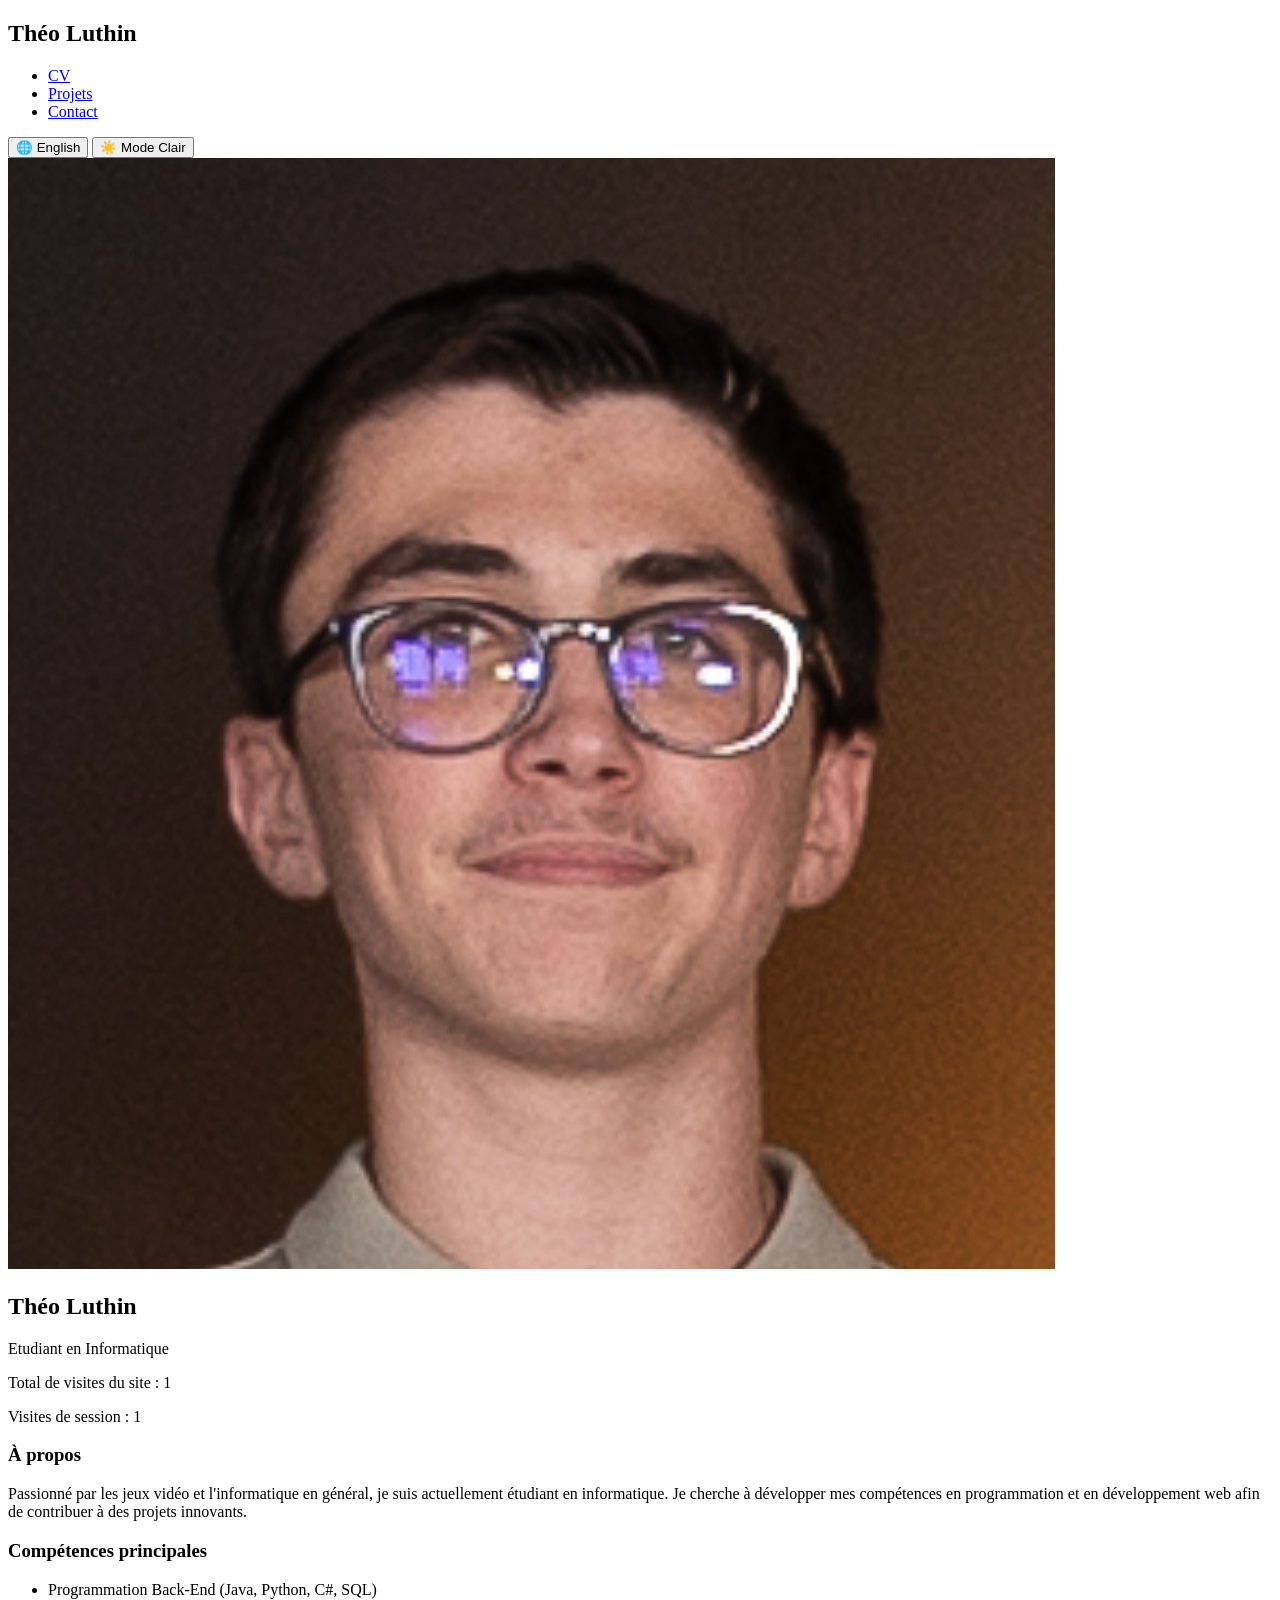
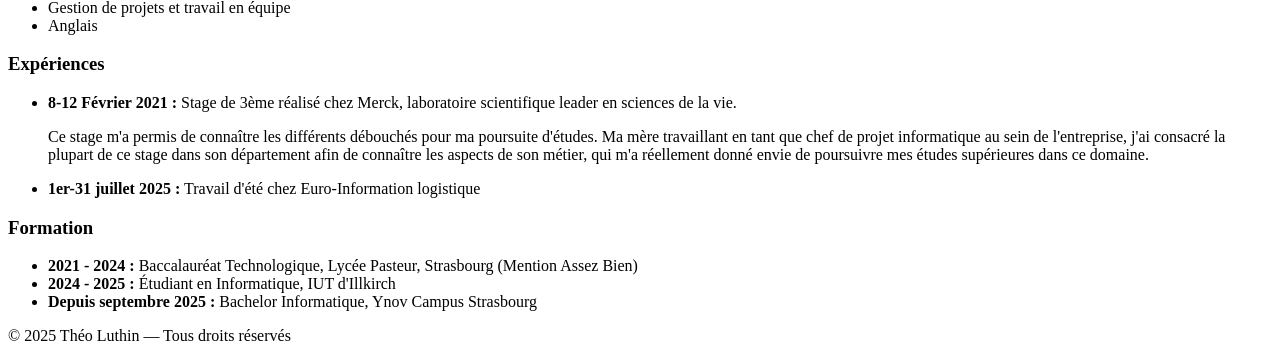
==== index.html @ b3fd2c93 "modif projet portfolio" ====
<!DOCTYPE html>
<html lang="fr">

<head>
    <meta charset="UTF-8">
    <meta name="viewport" content="width=device-width, initial-scale=1.0">
    <title data-i18n="title_index">Théo Luthin - Portfolio</title>
    <link rel="stylesheet" href="style.css">
</head>

<body>
    <header>
        <nav>
            <h1 class="logo">Théo Luthin</h1>
            <ul>
                <li><a href="index.html" class="active" data-i18n="nav_cv">CV</a></li>
                <li><a href="projets.html" data-i18n="nav_projects">Projets</a></li>
                <li><a href="contact.html" data-i18n="nav_contact">Contact</a></li>
            </ul>
            <button id="lang-switcher" type="button">🌐 English</button>
            <button id="theme-switcher" type="button">☀️ Mode Clair</button>
        </nav>
    </header>

    <main class="container">
        <section class="cv">
            <div class="profile">
                <img src="images/photo.jpg" alt="Photo de profil de Théo Luthin" data-i18n-alt="photo_alt" class="profile-pic">
                <h2>Théo Luthin</h2>
                <p class="subtitle" data-i18n="subtitle">Etudiant en Informatique</p>
                <p id="totalVisitsDisplay" class="visit-counter-style">Total de visites du site : 0</p>
                <p id="counterDisplay" class="visit-counter-style">Visites de session : 0</p>
            </div>

            <div class="bio">
                <h3 data-i18n="about_h">À propos</h3>
                <p data-i18n="about_p">Passionné par les jeux vidéo et l'informatique en général, je suis actuellement étudiant en informatique. Je cherche à développer mes compétences en programmation et en développement web afin de contribuer à des projets innovants.</p>

                <h3 data-i18n="skills_h">Compétences principales</h3>
                <ul class="skills">
                    <li data-i18n="skill_1">Programmation Back-End (Java, Python, C#, SQL)</li>
                    <li data-i18n="skill_2">Gestion de projets et travail en équipe</li>
                    <li data-i18n="skill_3">Anglais</li>
                </ul>

                <h3 data-i18n="exp_h">Expériences</h3>
                <ul class="timeline">
                    <li class="exp-merck">
                        <strong data-i18n="exp_merck_date">8-12 Février 2021 :</strong>
                        <span data-i18n="exp_merck_title">Stage de 3ème réalisé chez Merck, laboratoire scientifique leader en sciences de la vie.</span>
                        <p class="details-merck" data-i18n="exp_merck_details">Ce stage m'a permis de connaître les différents débouchés pour ma poursuite d'études. Ma mère travaillant en tant que chef de projet informatique au sein de l'entreprise, j'ai consacré la plupart de ce stage dans son département afin de connaître les aspects de son métier, qui m'a réellement donné envie de poursuivre mes études supérieures dans ce domaine.</p>
                    </li>
                    <li class="exp-euro-info">
                        <strong data-i18n="exp_euro_date">1er-31 juillet 2025 :</strong>
                        <span data-i18n="exp_euro_title">Travail d'été chez Euro-Information logistique</span>
                    </li>
                </ul>

                <h3 data-i18n="form_h">Formation</h3>
                <ul class="timeline">
                    <li>
                        <strong data-i18n="form_bac_date">2021 - 2024 :</strong>
                        <span data-i18n="form_bac_title">Baccalauréat Technologique, Lycée Pasteur, Strasbourg (Mention Assez Bien)</span>
                    </li>
                    <li class="form-IUT">
                        <strong data-i18n="form_iut_date">2024 - 2025 :</strong>
                        <span data-i18n="form_iut_title">Étudiant en Informatique, IUT d'Illkirch</span>
                    </li>
                    <li class="form-bachelor">
                        <strong data-i18n="form_ynov_date">Depuis septembre 2025 :</strong>
                        <span data-i18n="form_ynov_title">Bachelor Informatique, Ynov Campus Strasbourg</span>
                    </li>
                </ul>
            </div>
        </section>
    </main>

    <footer data-i18n="footer">
        © 2025 Théo Luthin — Tous droits réservés
    </footer>
    <script src="script.js"></script>
</body>

</html>
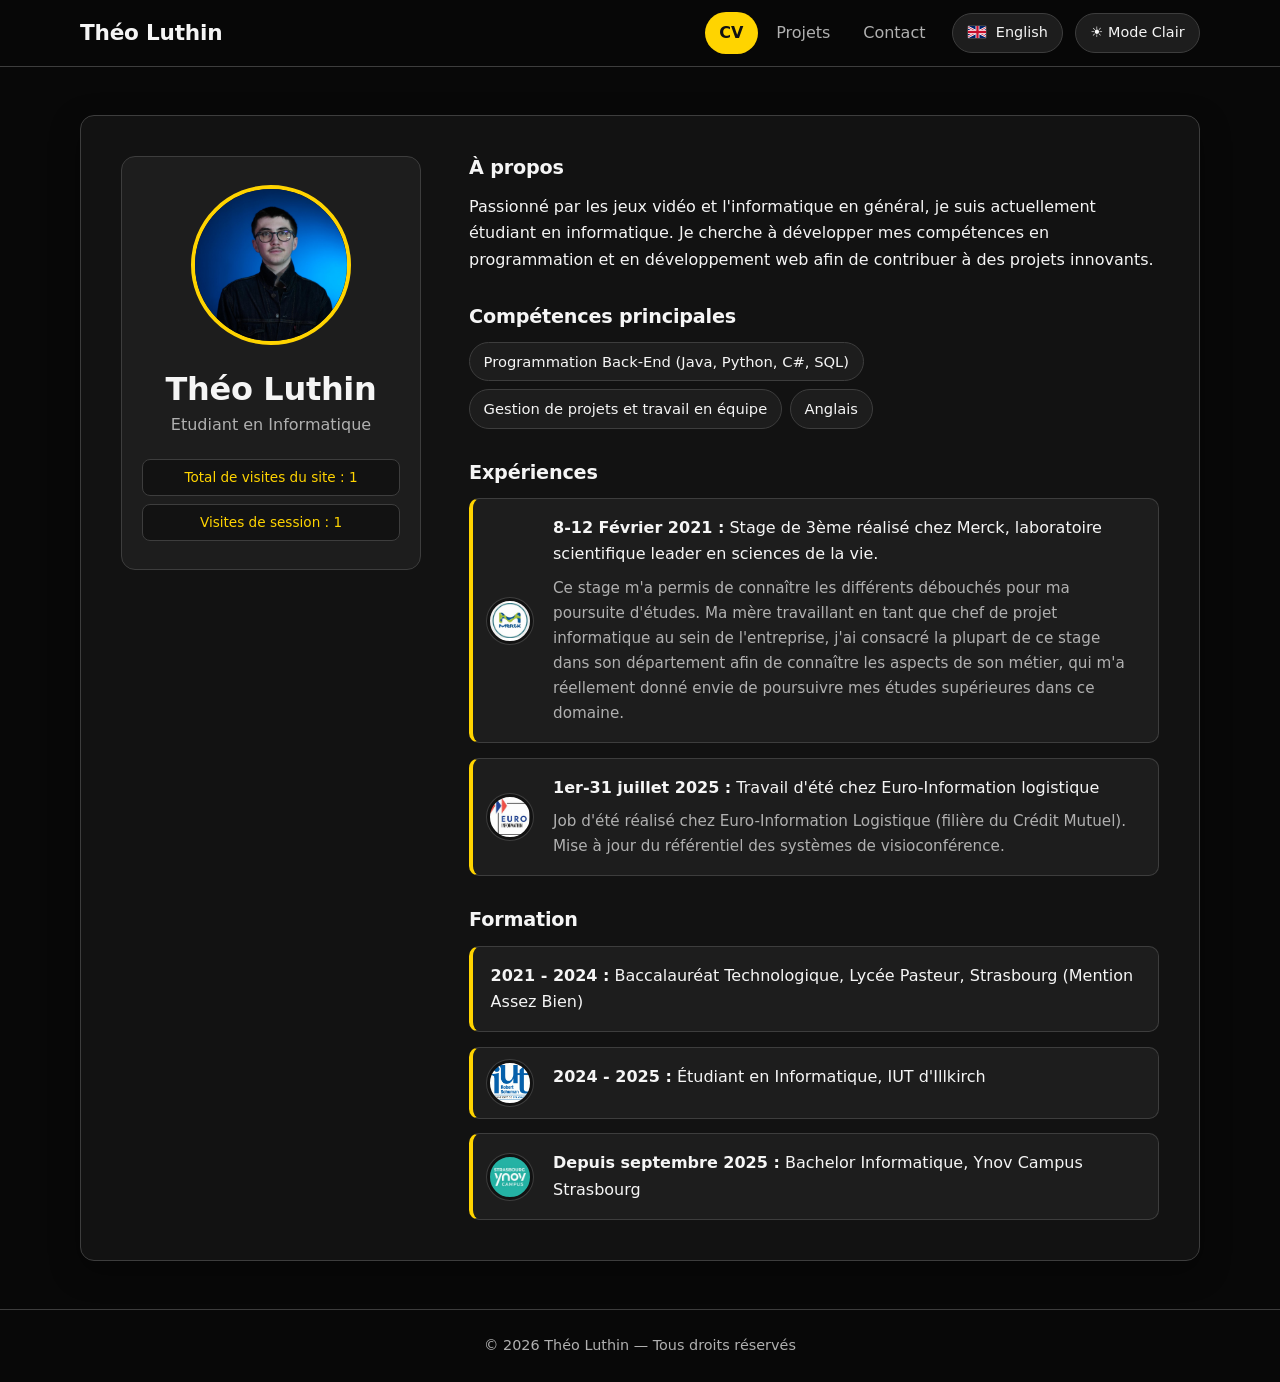
==== commit b11379bd: "modifs ajout projets dans carrousel" ====
--- a/index.html
+++ b/index.html
@@ -4,7 +4,7 @@
 <head>
     <meta charset="UTF-8">
     <meta name="viewport" content="width=device-width, initial-scale=1.0">
-    <title data-i18n="title_index">Théo Luthin - Portfolio</title>
+    <title data-en="Théo Luthin - Portfolio">Théo Luthin - Portfolio</title>
     <link rel="stylesheet" href="style.css">
 </head>
 
@@ -13,11 +13,11 @@
         <nav>
             <h1 class="logo">Théo Luthin</h1>
             <ul>
-                <li><a href="index.html" class="active" data-i18n="nav_cv">CV</a></li>
-                <li><a href="projets.html" data-i18n="nav_projects">Projets</a></li>
-                <li><a href="contact.html" data-i18n="nav_contact">Contact</a></li>
+                <li><a href="index.html" class="active" data-en="Resume">CV</a></li>
+                <li><a href="projets.html" data-en="Projects">Projets</a></li>
+                <li><a href="contact.html" data-en="Contact">Contact</a></li>
             </ul>
-            <button id="lang-switcher" type="button">🌐 English</button>
+            <button id="lang-switcher" type="button"><img class="language-flag" src="images/flag-gb.svg" alt="" aria-hidden="true"> English</button>
             <button id="theme-switcher" type="button">☀️ Mode Clair</button>
         </nav>
     </header>
@@ -25,58 +25,59 @@
     <main class="container">
         <section class="cv">
             <div class="profile">
-                <img src="images/photo.jpg" alt="Photo de profil de Théo Luthin" data-i18n-alt="photo_alt" class="profile-pic">
+                <img src="images/photo2.jpg" alt="Photo de profil de Théo Luthin" data-en-alt="Profile picture of Théo Luthin" class="profile-pic">
                 <h2>Théo Luthin</h2>
-                <p class="subtitle" data-i18n="subtitle">Etudiant en Informatique</p>
+                <p class="subtitle" data-en="Computer Science Student">Etudiant en Informatique</p>
                 <p id="totalVisitsDisplay" class="visit-counter-style">Total de visites du site : 0</p>
                 <p id="counterDisplay" class="visit-counter-style">Visites de session : 0</p>
             </div>
 
             <div class="bio">
-                <h3 data-i18n="about_h">À propos</h3>
-                <p data-i18n="about_p">Passionné par les jeux vidéo et l'informatique en général, je suis actuellement étudiant en informatique. Je cherche à développer mes compétences en programmation et en développement web afin de contribuer à des projets innovants.</p>
+                <h3 data-en="About">À propos</h3>
+                <p data-en="Passionate about video games and computing in general, I am currently a computer science student. I am looking to develop my programming and web development skills in order to contribute to innovative projects.">Passionné par les jeux vidéo et l'informatique en général, je suis actuellement étudiant en informatique. Je cherche à développer mes compétences en programmation et en développement web afin de contribuer à des projets innovants.</p>
 
-                <h3 data-i18n="skills_h">Compétences principales</h3>
+                <h3 data-en="Main skills">Compétences principales</h3>
                 <ul class="skills">
-                    <li data-i18n="skill_1">Programmation Back-End (Java, Python, C#, SQL)</li>
-                    <li data-i18n="skill_2">Gestion de projets et travail en équipe</li>
-                    <li data-i18n="skill_3">Anglais</li>
+                    <li data-en="Back-End programming (Java, Python, C#, SQL)">Programmation Back-End (Java, Python, C#, SQL)</li>
+                    <li data-en="Project management and teamwork">Gestion de projets et travail en équipe</li>
+                    <li data-en="English">Anglais</li>
                 </ul>
 
-                <h3 data-i18n="exp_h">Expériences</h3>
+                <h3 data-en="Experience">Expériences</h3>
                 <ul class="timeline">
                     <li class="exp-merck">
-                        <strong data-i18n="exp_merck_date">8-12 Février 2021 :</strong>
-                        <span data-i18n="exp_merck_title">Stage de 3ème réalisé chez Merck, laboratoire scientifique leader en sciences de la vie.</span>
-                        <p class="details-merck" data-i18n="exp_merck_details">Ce stage m'a permis de connaître les différents débouchés pour ma poursuite d'études. Ma mère travaillant en tant que chef de projet informatique au sein de l'entreprise, j'ai consacré la plupart de ce stage dans son département afin de connaître les aspects de son métier, qui m'a réellement donné envie de poursuivre mes études supérieures dans ce domaine.</p>
+                        <strong data-en="February 8–12, 2021:">8-12 Février 2021 :</strong>
+                        <span data-en="Work-experience placement (final year of middle school) at Merck, a leading life-science laboratory.">Stage de 3ème réalisé chez Merck, laboratoire scientifique leader en sciences de la vie.</span>
+                        <p class="details-merck" data-en="This placement let me discover the different paths available for my further studies. As my mother works as an IT project manager at the company, I spent most of the placement in her department to learn about her job, which really made me want to continue my higher education in this field.">Ce stage m'a permis de connaître les différents débouchés pour ma poursuite d'études. Ma mère travaillant en tant que chef de projet informatique au sein de l'entreprise, j'ai consacré la plupart de ce stage dans son département afin de connaître les aspects de son métier, qui m'a réellement donné envie de poursuivre mes études supérieures dans ce domaine.</p>
                     </li>
                     <li class="exp-euro-info">
-                        <strong data-i18n="exp_euro_date">1er-31 juillet 2025 :</strong>
-                        <span data-i18n="exp_euro_title">Travail d'été chez Euro-Information logistique</span>
+                        <strong data-en="July 1–31, 2025:">1er-31 juillet 2025 :</strong>
+                        <span data-en="Summer job at Euro-Information Logistique">Travail d'été chez Euro-Information logistique</span>
+                        <p class="details-euro-info" data-en="Summer job at Euro-Information Logistique, a subsidiary of Crédit Mutuel. Updated the inventory of videoconferencing systems.">Job d'été réalisé chez Euro-Information Logistique (filière du Crédit Mutuel). Mise à jour du référentiel des systèmes de visioconférence.</p>
                     </li>
                 </ul>
 
-                <h3 data-i18n="form_h">Formation</h3>
+                <h3 data-en="Education">Formation</h3>
                 <ul class="timeline">
                     <li>
-                        <strong data-i18n="form_bac_date">2021 - 2024 :</strong>
-                        <span data-i18n="form_bac_title">Baccalauréat Technologique, Lycée Pasteur, Strasbourg (Mention Assez Bien)</span>
+                        <strong data-en="2021 - 2024:">2021 - 2024 :</strong>
+                        <span data-en="Technological Baccalaureate, Lycée Pasteur, Strasbourg (Honours – 'Assez Bien')">Baccalauréat Technologique, Lycée Pasteur, Strasbourg (Mention Assez Bien)</span>
                     </li>
                     <li class="form-IUT">
-                        <strong data-i18n="form_iut_date">2024 - 2025 :</strong>
-                        <span data-i18n="form_iut_title">Étudiant en Informatique, IUT d'Illkirch</span>
+                        <strong data-en="2024 - 2025:">2024 - 2025 :</strong>
+                        <span data-en="Computer Science student, IUT d'Illkirch">Étudiant en Informatique, IUT d'Illkirch</span>
                     </li>
                     <li class="form-bachelor">
-                        <strong data-i18n="form_ynov_date">Depuis septembre 2025 :</strong>
-                        <span data-i18n="form_ynov_title">Bachelor Informatique, Ynov Campus Strasbourg</span>
+                        <strong data-en="Since September 2025:">Depuis septembre 2025 :</strong>
+                        <span data-en="Computer Science Bachelor, Ynov Campus Strasbourg">Bachelor Informatique, Ynov Campus Strasbourg</span>
                     </li>
                 </ul>
             </div>
         </section>
     </main>
 
-    <footer data-i18n="footer">
-        © 2025 Théo Luthin — Tous droits réservés
+    <footer data-en="© 2026 Théo Luthin — All rights reserved">
+        © 2026 Théo Luthin — Tous droits réservés
     </footer>
     <script src="script.js"></script>
 </body>
--- a/style.css
+++ b/style.css
@@ -0,0 +1,662 @@
+@import url('https://fonts.googleapis.com/css2?family=DM+Sans:ital,opsz,wght@0,9..40,400;0,9..40,500;0,9..40,700;1,9..40,400&family=Space+Grotesk:wght@500;600;700&display=swap');
+
+/* =====================================================
+   1. THÈME (variables) — sombre par défaut, clair via body.light-mode
+   ===================================================== */
+:root {
+    --bg: #080808;
+    --surface: #121212;
+    --surface-2: #1d1d1d;
+    --border: #3d3d3d;
+    --text: #f5f5f5;
+    --muted: #b0b0b0;
+    --primary: #ffd400;
+    --primary-hover: #ffe34d;
+    --on-primary: #111111;
+    --accent: #ffd400;
+    --accent-text: #ffd400;
+    --on-accent: #111111;
+    --win: #ffd400;
+    --header-bg: rgba(8, 8, 8, 0.9);
+    --shadow: 0 10px 30px rgba(0, 0, 0, 0.35);
+
+    --font-body: 'DM Sans', system-ui, -apple-system, 'Segoe UI', Roboto, sans-serif;
+    --font-title: 'Space Grotesk', 'DM Sans', system-ui, sans-serif;
+    --radius: 14px;
+    color-scheme: dark;
+}
+
+body.light-mode {
+    --bg: #ffffff;
+    --surface: #ffffff;
+    --surface-2: #f2f2f2;
+    --border: #d0d0d0;
+    --text: #111111;
+    --muted: #555555;
+    --primary: #111111;
+    --primary-hover: #333333;
+    --on-primary: #ffffff;
+    --accent: #111111;
+    --accent-text: #111111;
+    --on-accent: #ffffff;
+    --win: #111111;
+    --header-bg: rgba(255, 255, 255, 0.88);
+    --shadow: 0 8px 24px rgba(0, 0, 0, 0.1);
+    color-scheme: light;
+}
+
+/* =====================================================
+   2. BASE
+   ===================================================== */
+*,
+*::before,
+*::after {
+    box-sizing: border-box;
+}
+
+html {
+    -webkit-text-size-adjust: 100%;
+}
+
+body {
+    margin: 0;
+    min-height: 100vh;
+    display: flex;
+    flex-direction: column;
+    font-family: var(--font-body);
+    font-size: 1rem;
+    line-height: 1.65;
+    background: var(--bg);
+    color: var(--text);
+}
+
+img {
+    max-width: 100%;
+}
+
+a {
+    color: var(--primary);
+    text-decoration: none;
+    overflow-wrap: anywhere;
+}
+
+a:hover {
+    color: var(--primary-hover);
+    text-decoration: underline;
+    text-underline-offset: 3px;
+}
+
+h1, h2, h3 {
+    font-family: var(--font-title);
+    line-height: 1.2;
+    letter-spacing: -0.01em;
+    margin: 0 0 0.75em;
+}
+
+h2 {
+    font-size: clamp(1.5rem, 1.2rem + 1.5vw, 2rem);
+}
+
+h3 {
+    font-size: 1.2rem;
+    margin-top: 2rem;
+}
+
+p {
+    margin: 0 0 1em;
+}
+
+:focus-visible {
+    outline: 2px solid var(--accent);
+    outline-offset: 3px;
+    border-radius: 4px;
+}
+
+.container {
+    width: min(1120px, 100% - 2rem);
+    margin-inline: auto;
+    padding-block: clamp(1.5rem, 4vw, 3rem);
+    flex: 1;
+}
+
+/* Carte commune à toutes les sections principales */
+.cv,
+.skills-projects,
+.contact,
+.game-container {
+    background: var(--surface);
+    border: 1px solid var(--border);
+    border-radius: var(--radius);
+    box-shadow: var(--shadow);
+    padding: clamp(1.25rem, 4vw, 2.5rem);
+}
+
+/* =====================================================
+   3. EN-TÊTE ET NAVIGATION
+   ===================================================== */
+header {
+    position: sticky;
+    top: 0;
+    z-index: 50;
+    background: var(--header-bg);
+    -webkit-backdrop-filter: blur(10px);
+    backdrop-filter: blur(10px);
+    border-bottom: 1px solid var(--border);
+}
+
+nav {
+    width: min(1120px, 100% - 2rem);
+    margin-inline: auto;
+    padding-block: 0.75rem;
+    display: flex;
+    align-items: center;
+    gap: 0.75rem;
+}
+
+nav .logo {
+    margin: 0 auto 0 0;
+    font-size: 1.35rem;
+    font-weight: 700;
+    color: var(--text);
+    white-space: nowrap;
+}
+
+nav ul {
+    list-style: none;
+    margin: 0;
+    padding: 0;
+    display: flex;
+    gap: 0.25rem;
+}
+
+nav ul li a {
+    display: block;
+    padding: 0.5rem 0.9rem;
+    border-radius: 999px;
+    color: var(--muted);
+    font-weight: 500;
+    white-space: nowrap;
+    transition: background-color 0.2s, color 0.2s;
+}
+
+nav ul li a:hover {
+    color: var(--text);
+    background: var(--surface-2);
+    text-decoration: none;
+}
+
+nav ul li a.active {
+    background: var(--primary);
+    color: var(--on-primary);
+    font-weight: 700;
+}
+
+#theme-switcher,
+#lang-switcher {
+    font: inherit;
+    font-size: 0.9rem;
+    font-weight: 500;
+    color: var(--text);
+    background: var(--surface-2);
+    border: 1px solid var(--border);
+    border-radius: 999px;
+    padding: 0.45rem 0.9rem;
+    cursor: pointer;
+    white-space: nowrap;
+    transition: border-color 0.2s, background-color 0.2s;
+}
+
+#theme-switcher:hover,
+#lang-switcher:hover {
+    border-color: var(--primary);
+}
+
+#lang-switcher .language-flag {
+    width: 1.25rem;
+    height: 0.85rem;
+    margin-right: 0.25rem;
+    vertical-align: -0.08rem;
+    object-fit: cover;
+    border: 1px solid var(--border);
+    border-radius: 2px;
+}
+
+/* =====================================================
+   4. PAGE CV
+   ===================================================== */
+.cv {
+    display: grid;
+    grid-template-columns: minmax(230px, 300px) 1fr;
+    gap: clamp(1.5rem, 4vw, 3rem);
+    align-items: start;
+}
+
+.profile {
+    text-align: center;
+    background: var(--surface-2);
+    border: 1px solid var(--border);
+    border-radius: var(--radius);
+    padding: 1.75rem 1.25rem;
+}
+
+.profile h2 {
+    margin-bottom: 0.25rem;
+}
+
+.profile-pic {
+    width: 160px;
+    height: 160px;
+    border-radius: 50%;
+    object-fit: cover;
+    margin-bottom: 1rem;
+    border: 4px solid var(--accent);
+}
+
+.subtitle {
+    color: var(--muted);
+    margin-bottom: 1.25rem;
+}
+
+.visit-counter-style {
+    margin: 0.5rem 0 0;
+    padding: 0.4rem 0.75rem;
+    font-size: 0.85rem;
+    font-weight: 500;
+    color: var(--accent-text);
+    background: var(--surface);
+    border: 1px solid var(--border);
+    border-radius: 8px;
+}
+
+.bio > h3:first-child {
+    margin-top: 0;
+}
+
+.bio p {
+    max-width: 68ch;
+}
+
+/* Compétences */
+.skills {
+    list-style: none;
+    margin: 0;
+    padding: 0;
+    display: flex;
+    flex-wrap: wrap;
+    gap: 0.5rem;
+}
+
+.skills li {
+    padding: 0.4rem 0.85rem;
+    font-size: 0.92rem;
+    font-weight: 500;
+    background: var(--surface-2);
+    border: 1px solid var(--border);
+    border-radius: 999px;
+}
+
+/* Expériences / Formation */
+.timeline {
+    list-style: none;
+    margin: 0;
+    padding: 0;
+    display: grid;
+    gap: 0.9rem;
+}
+
+.timeline li {
+    position: relative;
+    padding: 1rem 1.1rem;
+    background: var(--surface-2);
+    border: 1px solid var(--border);
+    border-left: 4px solid var(--primary);
+    border-radius: 10px;
+}
+
+.timeline li:is(.exp-merck, .exp-euro-info, .form-IUT, .form-bachelor) {
+    padding-left: 5rem;
+    min-height: 4.5rem;
+}
+
+.timeline li:is(.exp-merck, .exp-euro-info, .form-IUT, .form-bachelor)::after {
+    content: "";
+    position: absolute;
+    left: 0.9rem;
+    top: 50%;
+    width: 46px;
+    height: 46px;
+    transform: translateY(-50%);
+    border-radius: 50%;
+    background-color: #fff;
+    background-size: contain;
+    background-repeat: no-repeat;
+    background-position: center;
+    border: 3px solid var(--surface);
+    box-shadow: 0 0 0 1px var(--border);
+}
+
+.exp-euro-info::after { background-image: url('images/euroinfo_logo.png'); }
+.exp-merck::after     { background-image: url('images/merck_logo.png'); }
+.form-IUT::after      { background-image: url('images/iut_logo.png'); }
+.form-bachelor::after { background-image: url('images/ynov_logo.png'); }
+
+.timeline li strong {
+    font-weight: 700;
+}
+
+.timeline li p:is(.details-merck, .details-euro-info) {
+    margin: 0.5rem 0 0;
+    font-size: 0.95rem;
+    color: var(--muted);
+}
+
+/* =====================================================
+   5. PAGE PROJETS
+   ===================================================== */
+.skills-grid {
+    list-style: none;
+    margin: 0 0 2rem;
+    padding: 0;
+    display: flex;
+    flex-wrap: wrap;
+    gap: 0.5rem;
+}
+
+.skills-grid li {
+    padding: 0.4rem 1rem;
+    font-size: 0.92rem;
+    font-weight: 500;
+    background: var(--surface-2);
+    border: 1px solid var(--border);
+    border-radius: 999px;
+    cursor: pointer;
+    user-select: none;
+    transition: border-color 0.2s, background-color 0.2s;
+}
+
+.skills-grid li:hover {
+    border-color: var(--primary);
+}
+
+.skills-grid li.active-filter {
+    background: var(--accent);
+    border-color: var(--accent);
+    color: var(--on-accent);
+    font-weight: 700;
+}
+
+/* Carrousel (le JS gère position / opacity en inline) */
+.carousel-wrapper {
+    display: flex;
+    align-items: center;
+    gap: 0.75rem;
+}
+
+.carousel-container {
+    position: relative;
+    flex: 1;
+    min-width: 0;
+    overflow: hidden;
+    padding: 4px;
+}
+
+.project {
+    position: relative;
+    top: 0;
+    left: 0;
+    right: 0;
+    width: 100%;
+    max-width: 780px;
+    margin-inline: auto;
+    padding: clamp(1rem, 3vw, 1.75rem);
+    background: var(--surface-2);
+    border: 1px solid var(--border);
+    border-radius: var(--radius);
+    transition: opacity 0.3s ease;
+}
+
+.project h3 {
+    margin-top: 0;
+    color: var(--accent-text);
+}
+
+.project p {
+    margin-bottom: 0.6em;
+}
+
+.project-img {
+    display: block;
+    width: 100%;
+    max-height: 340px;
+    object-fit: contain;
+    margin: 1.25rem auto 0;
+    border-radius: 10px;
+    border: 1px solid var(--border);
+    background: var(--surface);
+}
+
+.carousel-control {
+    flex-shrink: 0;
+    width: 44px;
+    height: 44px;
+    display: grid;
+    place-items: center;
+    padding: 0;
+    font-size: 1rem;
+    color: var(--text);
+    background: var(--surface-2);
+    border: 1px solid var(--border);
+    border-radius: 50%;
+    cursor: pointer;
+    transition: background-color 0.2s, color 0.2s, border-color 0.2s;
+}
+
+.carousel-control:hover {
+    background: var(--primary);
+    border-color: var(--primary);
+    color: var(--on-primary);
+}
+
+#no-project-message {
+    margin: 1rem 0;
+    padding: 2rem 1rem;
+    text-align: center;
+    color: var(--muted);
+    background: var(--surface-2);
+    border: 1px dashed var(--border);
+    border-radius: var(--radius);
+}
+
+/* =====================================================
+   6. PAGE CONTACT
+   ===================================================== */
+.contact-info {
+    margin-top: 2rem;
+    padding-top: 1.5rem;
+    border-top: 1px solid var(--border);
+    overflow-wrap: anywhere;
+}
+
+.contact-info h3 {
+    margin-top: 0;
+}
+
+.contact-info p {
+    margin-bottom: 0.6em;
+}
+
+#contact-form {
+    display: grid;
+    gap: 1rem;
+    max-width: 680px;
+}
+
+.form-group {
+    display: flex;
+    flex-direction: column;
+    gap: 0.35rem;
+}
+
+#contact-form label {
+    font-weight: 700;
+    font-size: 0.95rem;
+}
+
+#contact-form input[type="text"],
+#contact-form input[type="email"],
+#contact-form textarea {
+    width: 100%;
+    padding: 0.75rem 0.9rem;
+    font: inherit;
+    color: var(--text);
+    background: var(--bg);
+    border: 1px solid var(--border);
+    border-radius: 10px;
+    transition: border-color 0.2s, box-shadow 0.2s;
+}
+
+#contact-form textarea {
+    resize: vertical;
+    min-height: 140px;
+}
+
+#contact-form input::placeholder,
+#contact-form textarea::placeholder {
+    color: var(--muted);
+    opacity: 0.8;
+}
+
+#contact-form input:focus,
+#contact-form textarea:focus {
+    outline: none;
+    border-color: var(--accent);
+    box-shadow: 0 0 0 3px color-mix(in srgb, var(--accent) 30%, transparent);
+}
+
+#contact-form button[type="submit"] {
+    justify-self: start;
+    padding: 0.8rem 1.5rem;
+    font: inherit;
+    font-weight: 700;
+    color: var(--on-primary);
+    background: var(--primary);
+    border: none;
+    border-radius: 10px;
+    cursor: pointer;
+    transition: background-color 0.2s, transform 0.15s;
+}
+
+#contact-form button[type="submit"]:hover {
+    background: var(--primary-hover);
+    transform: translateY(-1px);
+}
+
+
+/* =====================================================
+   7. PIED DE PAGE
+   ===================================================== */
+footer {
+    padding: 1.5rem 1rem;
+    text-align: center;
+    font-size: 0.9rem;
+    color: var(--muted);
+    border-top: 1px solid var(--border);
+}
+
+/* =====================================================
+   8. RESPONSIVE
+   ===================================================== */
+@media (max-width: 860px) {
+    .cv {
+        grid-template-columns: 1fr;
+    }
+
+    .profile {
+        max-width: 420px;
+        width: 100%;
+        margin-inline: auto;
+    }
+}
+
+@media (max-width: 760px) {
+    nav {
+        flex-wrap: wrap;
+        row-gap: 0.5rem;
+    }
+
+    /* Les liens passent sur une 2e ligne, défilables si besoin */
+    nav ul {
+        order: 3;
+        flex: 1 1 100%;
+        overflow-x: auto;
+        padding-bottom: 2px;
+        scrollbar-width: none;
+    }
+
+    nav ul::-webkit-scrollbar {
+        display: none;
+    }
+}
+
+@media (max-width: 560px) {
+    .container {
+        width: calc(100% - 1.25rem);
+    }
+
+    nav {
+        width: calc(100% - 1.25rem);
+    }
+
+    nav .logo {
+        font-size: 1.15rem;
+    }
+
+    #theme-switcher,
+    #lang-switcher {
+        padding: 0.4rem 0.7rem;
+        font-size: 0.82rem;
+    }
+
+    .profile-pic {
+        width: 120px;
+        height: 120px;
+    }
+
+    .timeline li:is(.exp-merck, .exp-euro-info, .form-IUT, .form-bachelor) {
+        padding-left: 4.2rem;
+    }
+
+    .timeline li:is(.exp-merck, .exp-euro-info, .form-IUT, .form-bachelor)::after {
+        width: 38px;
+        height: 38px;
+        left: 0.7rem;
+    }
+
+    /* Carrousel : les flèches passent sous la carte */
+    .carousel-wrapper {
+        flex-wrap: wrap;
+        justify-content: center;
+    }
+
+    .carousel-container {
+        order: -1;
+        flex: 1 1 100%;
+    }
+
+    .project-img {
+        max-height: 220px;
+    }
+
+    #contact-form button[type="submit"] {
+        justify-self: stretch;
+    }
+}
+
+@media (prefers-reduced-motion: reduce) {
+    *,
+    *::before,
+    *::after {
+        animation: none !important;
+        transition: none !important;
+    }
+}
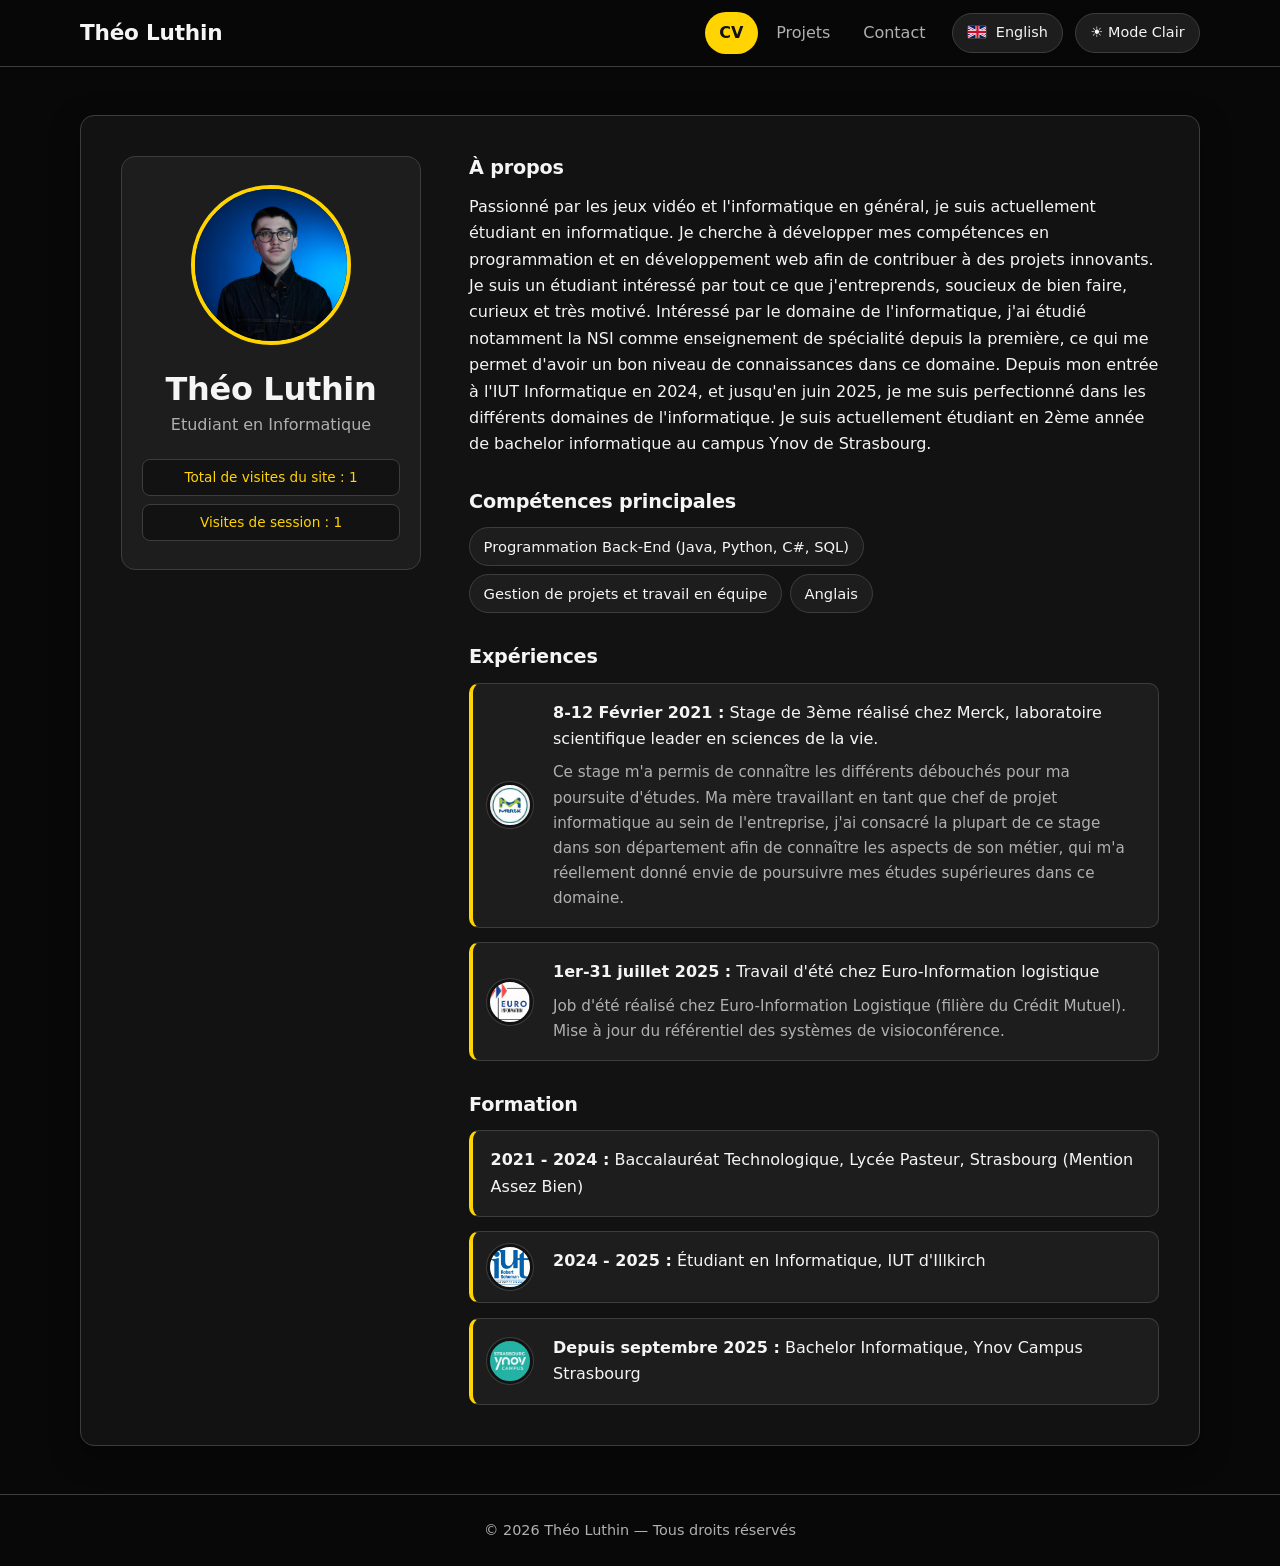
==== commit c0d6b920: "modif a propos" ====
--- a/index.html
+++ b/index.html
@@ -34,7 +34,7 @@
 
             <div class="bio">
                 <h3 data-en="About">À propos</h3>
-                <p data-en="Passionate about video games and computing in general, I am currently a computer science student. I am looking to develop my programming and web development skills in order to contribute to innovative projects.">Passionné par les jeux vidéo et l'informatique en général, je suis actuellement étudiant en informatique. Je cherche à développer mes compétences en programmation et en développement web afin de contribuer à des projets innovants.</p>
+                <p data-en="Passionate about video games and computing in general, I am currently a computer science student. I am looking to develop my programming and web development skills in order to contribute to innovative projects. I am a student who is interested in everything I take on, careful to do things well, curious and highly motivated. Interested in the field of computer science, I studied NSI as a specialization subject from the first year, which gave me a strong foundation in this area. Since starting my computer science studies at the IUT in 2024 and until June 2025, I developed my skills across various aspects of computer science. I am currently in my second year of a computer science bachelor’s degree at the Ynov Campus in Strasbourg.">Passionné par les jeux vidéo et l'informatique en général, je suis actuellement étudiant en informatique. Je cherche à développer mes compétences en programmation et en développement web afin de contribuer à des projets innovants. Je suis un étudiant intéressé par tout ce que j'entreprends, soucieux de bien faire, curieux et très motivé. Intéressé par le domaine de l'informatique, j'ai étudié notamment la NSI comme enseignement de spécialité depuis la première, ce qui me permet d'avoir un bon niveau de connaissances dans ce domaine. Depuis mon entrée à l'IUT Informatique en 2024, et jusqu'en juin 2025, je me suis perfectionné dans les différents domaines de l'informatique. Je suis actuellement étudiant en 2ème année de bachelor informatique au campus Ynov de Strasbourg.</p>
 
                 <h3 data-en="Main skills">Compétences principales</h3>
                 <ul class="skills">
